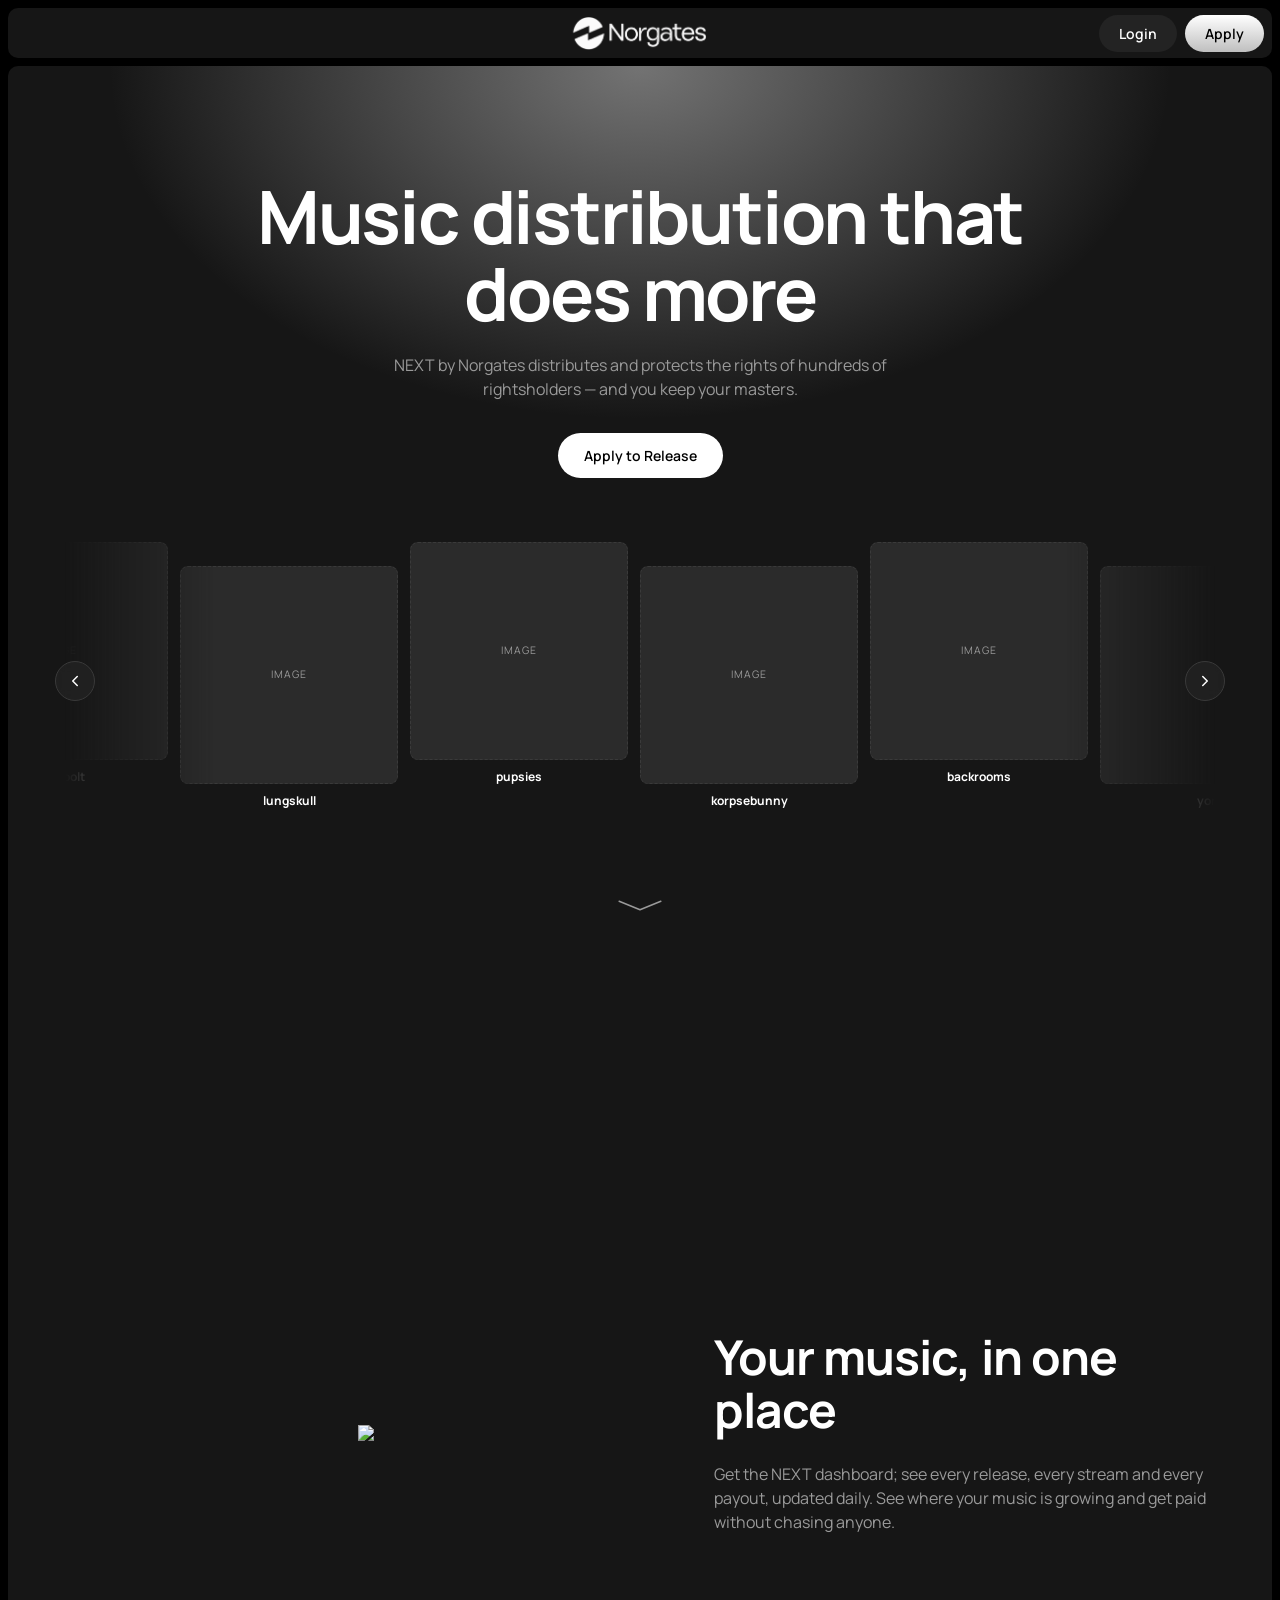
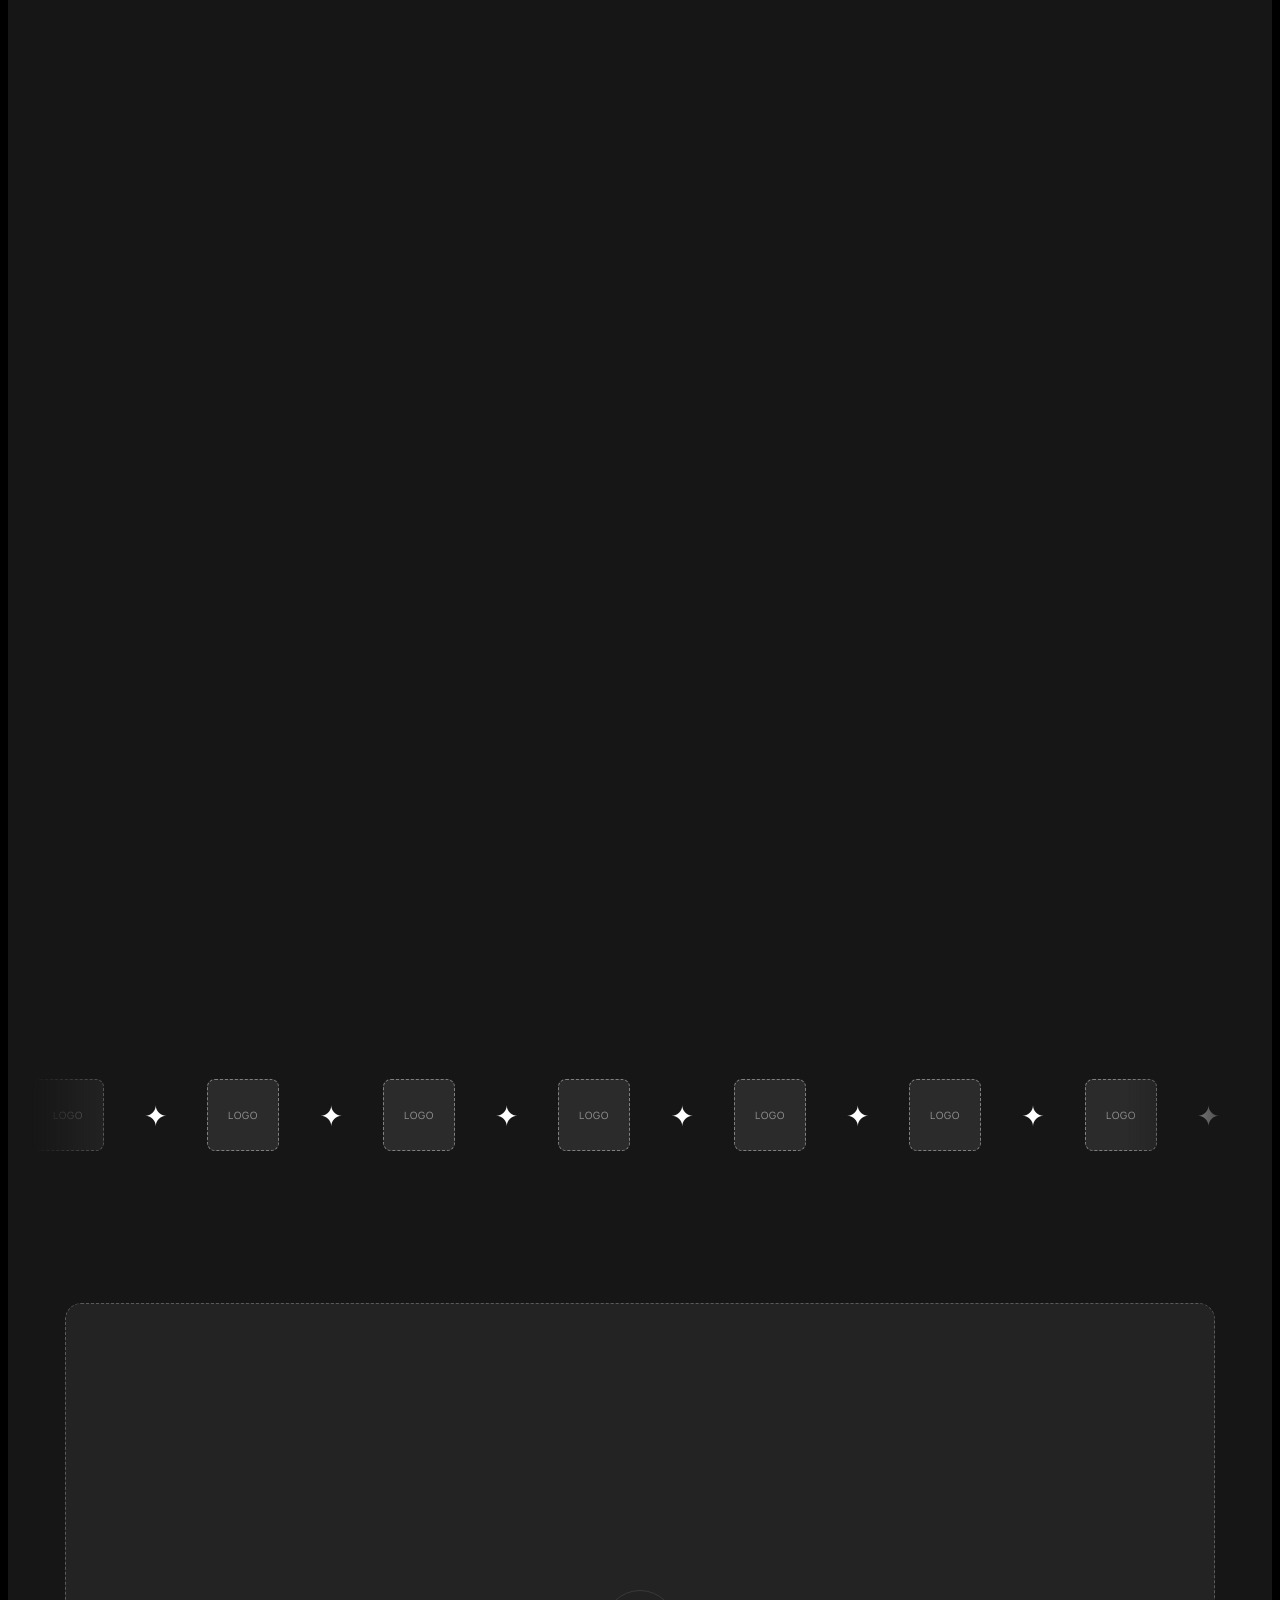
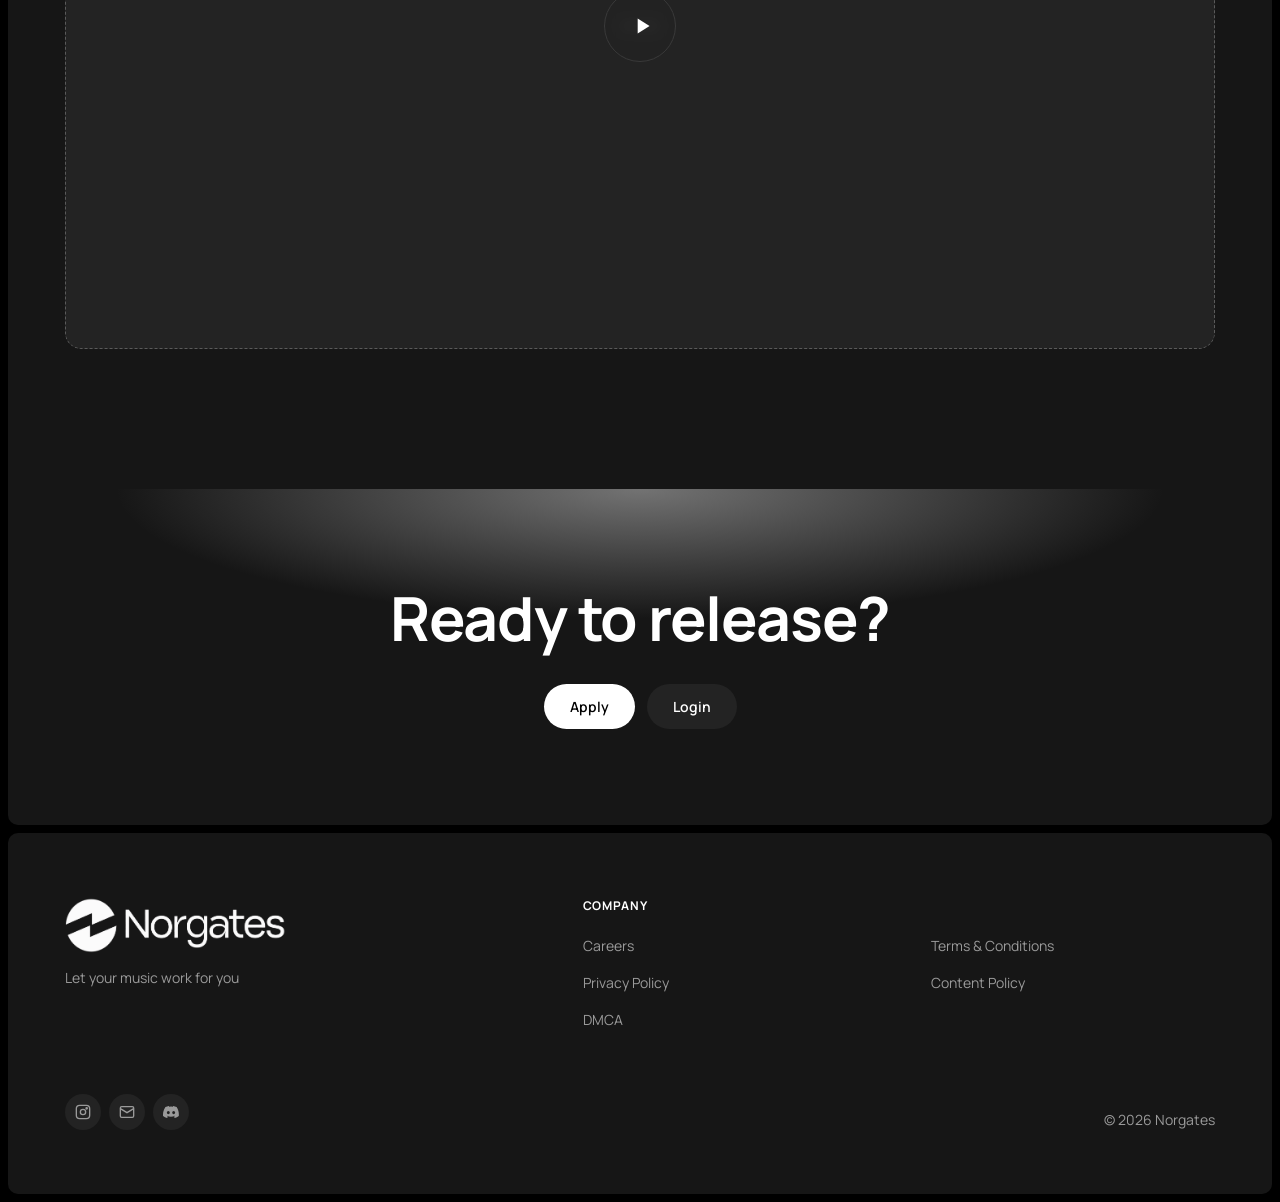
==== index.html @ 5b9a0384 "New layout" ====
<!doctype html>
<html lang="en">
  <head>
    <meta charset="utf-8" />
    <meta name="viewport" content="width=device-width, initial-scale=1" />

    <!-- ============ SEO: edit these ============ -->
    <title>Norgates Distribution</title>
    <meta
      name="description"
      content="Norgates is Europe's leading independent record label and distributor for independent artists. Release worldwide on every streaming platform, get transparent royalties and keep 100% of your masters."
    />
    <meta
      name="keywords"
      content="Norgates, indie label, music distribution, music distro, independent label, record label, distribute music"
    />
    <meta name="author" content="Norgates Distribution" />
    <meta name="robots" content="index, follow, max-image-preview:large" />
    <meta name="theme-color" content="#000000" />
    <link rel="icon" href="images/favicon.png" type="image/png" />

    <!-- Uncomment and set once the site is online, so search engines know the official address.
    <link rel="canonical" href="https://www.your-domain.com/" />
    -->

    <!-- Social sharing cards (Facebook, X, Discord, Slack...) -->
    <meta property="og:type" content="website" />
    <meta property="og:site_name" content="Norgates Distribution" />
    <meta property="og:title" content="Norgates Distribution" />
    <meta property="og:description" content="Release, distribute and protect your music globally." />
    <meta property="og:locale" content="en_US" />
    <meta name="twitter:card" content="summary_large_image" />
    <meta name="twitter:title" content="Norgates Distribution" />
    <meta name="twitter:description" content="Release, distribute and protect your music globally." />

    <!-- Structured data for search engines -->
    <script type="application/ld+json">
      {
        "@context": "https://schema.org",
        "@graph": [
          {
            "@type": "Organization",
            "@id": "#org",
            "name": "Norgates",
            "description": "Independent record label for bedroom producers, scene kids and outsiders.",
            "sameAs": []
          },
          { "@type": "WebSite", "name": "Norgates", "publisher": { "@id": "#org" } },
          { "@type": "MusicGroup", "name": "Norgates", "genre": "Independent" }
        ]
      }
    </script>

    <link rel="preconnect" href="https://fonts.googleapis.com" />
    <link rel="preconnect" href="https://fonts.gstatic.com" crossorigin />
    <link
      href="https://fonts.googleapis.com/css2?family=Manrope:wght@400;600;700;800&display=swap"
      rel="stylesheet"
    />
    <link rel="stylesheet" href="style.css" />
  <script>try{history.scrollRestoration='manual'}catch(e){}</script>
  </head>


  <body>
    <!-- ================= TOP BAR ================= -->
    <header class="topbar">
      <a href="#" class="topbar-logo">
        <img src="images/logo.png" alt="Norgates" />
      </a>
      <div class="topbar-buttons">
        <a class="btn btn-dark" id="loginTop" href="#" target="_blank" rel="noopener">Login</a>
        <a class="btn btn-soft" id="applyTop" href="#" target="_blank" rel="noopener">Apply</a>
      </div>
    </header>

    <main class="panel">
      <!-- ================= HERO ================= -->
      <section class="hero glow">
        <h1>Music distribution that does more</h1>
        <p class="lead">
          NEXT by Norgates distributes and protects the rights of hundreds of rightsholders — and
          you keep your masters.
        </p>
        <a class="btn btn-white btn-lg" id="applyHero" href="#" target="_blank" rel="noopener">
          Apply to Release
        </a>

        <!-- Artist row: arrows scroll forever, both ways -->
        <div class="artists-wrap">
          <button type="button" class="scroller prev" id="artistPrev" aria-label="Previous artists">
            <svg viewBox="0 0 24 24" fill="none" stroke="currentColor" stroke-width="2" stroke-linecap="round" stroke-linejoin="round">
              <path d="m15 18-6-6 6-6" />
            </svg>
          </button>
          <div class="artists" id="artists">
            <div class="artists-track" id="artistTrack"></div>
          </div>
          <button type="button" class="scroller next" id="artistNext" aria-label="Next artists">
            <svg viewBox="0 0 24 24" fill="none" stroke="currentColor" stroke-width="2" stroke-linecap="round" stroke-linejoin="round">
              <path d="m9 18 6-6-6-6" />
            </svg>
          </button>
        </div>

        <!-- Animated "scroll down" arrow: fades out once you start scrolling -->
        <a class="scroll-cue" href="#story" aria-label="Scroll down">
          <svg viewBox="0 0 48 14" fill="none" stroke="currentColor" stroke-width="1.5" stroke-linecap="round" stroke-linejoin="round">
            <path d="M4 3 24 11 44 3" />

          </svg>
        </a>
      </section>

      <!-- ================= SIDE SCROLLER ================= -->
      <section class="story" id="story">
        <div class="story-sticky">
          <!-- LEFT: pictures -->
          <div class="story-visual" id="storyVisual">
            <div class="story-pane active intro" id="dashboardPane">
              <img src="https://www.datocms-assets.com/116987/1750176898-seamless-data.png">
            </div>
          </div>

          <!-- RIGHT: text -->
          <div class="story-text" id="storyText">
            <div class="story-pane active intro">
              <h2>Your music, in one place</h2>
              <p class="muted">
                Get the NEXT dashboard; see every release, every stream and every payout, updated
                daily. See where your music is growing and get paid without chasing anyone.
              </p>
            </div>
            <!-- "Why Norgates" steps are added here from content.js -->

            <div class="story-progress" id="storyProgress" aria-hidden="true">
              <div class="story-bar" id="storyBar"></div>
            </div>
          </div>
        </div>
      </section>

      <!-- ================= PLATFORM STRIP ================= -->
      <section class="platforms">
        <div class="marquee-wrap">
          <div class="marquee" id="marquee"></div>
        </div>
      </section>

      <!-- ================= VIDEO ================= -->
      <section class="video" id="video"></section>

      <!-- ================= CALL TO ACTION ================= -->
      <section class="cta glow">
        <h2 class="big">Ready to release?</h2>
        <div class="row">
          <a class="btn btn-white btn-lg" id="applyCta" href="#" target="_blank" rel="noopener">Apply</a>
          <a class="btn btn-dark btn-lg" id="loginCta" href="#" target="_blank" rel="noopener">Login</a>
        </div>
      </section>
    </main>

    <!-- ================= FOOTER ================= -->
    <footer class="panel footer">
      <div class="footer-top">
        <div>
          <img class="footer-logo" src="images/logo.png" alt="Norgates" />
          <p class="muted small">Let your music work for you</p>
        </div>
        <div class="footer-links">
          <p class="label">Company</p>
          <ul id="footerLinks"></ul>
        </div>
      </div>
      <div class="footer-bottom">
        <div class="socials" id="socials"></div>
        <p class="muted small">© 2026 Norgates</p>
      </div>
    </footer>

    <script src="content.js"></script>
    <script src="script.js"></script>
  </body>
</html>
---- style.css ----
/* =====================================================
   NORGATES — STYLES
   Colours and sizes live at the top. Layout follows,
   section by section, in the same order as the page.
   ===================================================== */

/* =====================================================
   EASY SETTINGS — change colours and sizes here
   ===================================================== */
:root {
  --bg: #000000;          /* page background */
  --panel: #161616;       /* big rounded panels */
  --card: #232323;        /* cards & dark buttons */
  --muted: #2b2b2b;       /* placeholder boxes */
  --text: #ffffff;
  --text-muted: #9a9a9a;
  --border: #3a3a3a;
  --accent: #6d3df5;      /* purple buttons */
  --glow: #bfbfbf;        /* gray-white glow */
  --star: #f2e14c;        /* yellow stars */

  --logo-height: 34px;        /* top bar logo size */
  --footer-logo-height: 56px; /* footer logo size */
  --font: "Manrope", system-ui, sans-serif;
}

/* ---------- Base ---------- */
* { box-sizing: border-box; margin: 0; }
html { scroll-behavior: smooth; }
body { background: var(--bg); color: var(--text); font-family: var(--font); padding: 8px; line-height: 1.5; }
img { display: block; max-width: 100%; }
a { color: inherit; text-decoration: none; }
h1 { font-size: clamp(2.8rem, 7vw, 4.6rem); line-height: 1.05; letter-spacing: -0.03em; max-width: 900px; margin: 0 auto; }
h2 { font-size: clamp(2rem, 4vw, 3rem); letter-spacing: -0.02em; line-height: 1.1; }
h2.big { font-size: clamp(2.4rem, 5.5vw, 3.8rem); }
.lead { color: var(--text-muted); max-width: 560px; margin: 20px auto 0; }
.muted { color: var(--text-muted); margin-top: 14px; max-width: 760px; }
.small { font-size: .875rem; }
.label { font-size: .75rem; font-weight: 700; text-transform: uppercase; letter-spacing: .08em; }

/* ---------- Top bar ---------- */
.topbar { position: sticky; top: 8px; z-index: 20; height: 50px; display: flex; align-items: center; justify-content: flex-end; padding: 0 8px; background: var(--panel); border-radius: 10px; }
.topbar-logo { position: absolute; left: 50%; transform: translateX(-50%); }
.topbar-logo img { height: var(--logo-height); width: auto; }
.topbar-buttons { display: flex; gap: 8px; }

/* ---------- Buttons ---------- */
.btn { display: inline-flex; align-items: center; justify-content: center; gap: 6px; border: 0; cursor: pointer; font: 600 .875rem var(--font); padding: 9px 20px; border-radius: 999px; color: var(--text); }
.btn-lg { padding: 13px 26px; }
.btn-dark { background: var(--card); }
.btn-white { background: var(--text); color: var(--bg); }
.btn-soft { background: linear-gradient(180deg, var(--text), var(--glow)); color: var(--bg); }
.btn-accent { background: var(--accent); color: var(--text); }
.row { display: flex; gap: 12px; justify-content: center; margin-top: 32px; }

/* ---------- Layout ---------- */
.panel { background: var(--panel); border-radius: 10px; margin-top: 8px; overflow: clip; }
section { padding: 64px 24px; }
.glow { background: radial-gradient(ellipse 60% 55% at 50% 0%, color-mix(in srgb, var(--glow) 55%, transparent), transparent 70%); }
.hero { text-align: center; padding: 112px 24px 64px; }
.hero .btn { margin-top: 32px; }
.cta { text-align: center; margin: 0 8px 8px; border-radius: 14px; padding: 96px 24px; }

/* ---------- Placeholders (shown while an image is empty or missing) ---------- */
.placeholder { display: grid; place-items: center; border: 1px dashed var(--border); background: var(--muted); color: var(--text-muted); font-size: .65rem; letter-spacing: .1em; border-radius: 8px; }

/* ---------- Artists (endless, clickable) ---------- */
.artists-wrap { position: relative; max-width: 1150px; margin: 64px auto 0; }
.artists { overflow: hidden; padding-bottom: 6px; mask-image: linear-gradient(90deg, transparent, #000 13%, #000 87%, transparent); -webkit-mask-image: linear-gradient(90deg, transparent, #000 13%, #000 87%, transparent); }
.artists-track { display: flex; gap: 12px; will-change: transform; }
.copy { display: contents; }
/* four whole cards show at a time; the next one peeks, faded, on each side */
.artist { flex: 0 0 calc(100% / 5 - 12px); }
.artist:nth-child(even) { margin-top: 24px; }
.artist .cover { aspect-ratio: 1; width: 100%; object-fit: cover; border-radius: 8px; }
.artist p { font-size: .75rem; font-weight: 700; padding: 8px 2px 4px; }
@media (max-width: 980px) { .artist { flex-basis: calc(100% / 4 - 12px); } }
@media (max-width: 620px) { .artist { flex-basis: calc(100% / 3 - 12px); } }

.scroller { position: absolute; top: 50%; transform: translateY(-50%); z-index: 3; width: 40px; height: 40px; display: grid; place-items: center; border-radius: 50%; border: 1px solid var(--border); background: color-mix(in srgb, var(--card) 82%, transparent); backdrop-filter: blur(6px); color: var(--text); cursor: pointer;
  transition: transform .45s cubic-bezier(.22,1,.36,1), background-color .45s, opacity .45s; }
.scroller:hover { background: var(--muted); transform: translateY(-50%) scale(1.08); }
.scroller:active { transform: translateY(-50%) scale(.92); transition-duration: .15s; }
.scroller svg { width: 18px; height: 18px; }
.scroller.prev { left: -10px; }
.scroller.next { right: -10px; }

/* ---------- "Scroll down" cue: wide white arrow ---------- */
.scroll-cue { position: relative; z-index: 2; display: inline-flex; align-items: center; justify-content: center; margin-top: 78px; color: var(--text-muted); transition: opacity .5s ease; }
.scroll-cue svg { width: 50px; height: 15px; animation: cue-drop 1.9s cubic-bezier(.22,1,.36,1) infinite; }
@keyframes cue-drop { 0% { transform: translateY(-4px); opacity: .35; } 55% { transform: translateY(6px); opacity: .85; } 100% { transform: translateY(-4px); opacity: .35; } }

html.scrolled .scroll-cue { opacity: 0; pointer-events: none; }

/* ---------- Platform marquee ---------- */
.marquee-wrap { margin-top: 48px; overflow: hidden; mask-image: linear-gradient(90deg, transparent, #000 10%, #000 90%, transparent); }
.marquee { display: flex; width: max-content; animation: scroll 270s linear infinite; will-change: transform; }
.marquee .group { display: flex; align-items: center; gap: 40px; padding-right: 40px; }
.marquee .logo { height: 44px; width: auto; min-width: 44px; object-fit: contain; }
.marquee .placeholder.logo { width: 44px; border-color: rgba(255,255,255,.4); font-size: 8px; }
.star { font-size: 1.25rem; line-height: 1; }
@keyframes scroll { from { transform: translate3d(0,0,0); } to { transform: translate3d(-50%,0,0); } }

/* the strip that sits above the video */
.platforms { padding: 56px 24px 92px; }

.platforms .marquee-wrap { margin-top: 0; }
.platforms .marquee .logo { height: 72px; min-width: 72px; }
.platforms .placeholder.logo { width: 72px; font-size: 10px; }
.platforms .star { font-size: 1.75rem; }

/* ---------- Footer ---------- */
.footer { padding: 64px 24px; }
.footer-top, .footer-bottom { max-width: 1150px; margin: 0 auto; display: flex; justify-content: space-between; gap: 48px; flex-wrap: wrap; }
.footer-bottom { margin-top: 64px; align-items: center; }
.footer-logo { height: var(--footer-logo-height); width: auto; }
.footer-links { width: 55%; min-width: 260px; }
.footer-links ul { list-style: none; padding: 0; margin-top: 20px; display: grid; grid-template-columns: 1fr 1fr; gap: 16px 64px; font-size: .875rem; }
.footer-links a { color: var(--text-muted); transition: color .45s; }
.footer-links a:hover { color: var(--text); }
.socials { display: flex; gap: 8px; }
.socials a { width: 36px; height: 36px; display: grid; place-items: center; border-radius: 50%; background: var(--card); color: var(--text-muted); transition: color .45s, transform .45s cubic-bezier(.22,1,.36,1); }
.socials a:hover { color: var(--text); transform: translateY(-2px); }
.socials svg { width: 16px; height: 16px; }

/* ---------- Scroll reveal ---------- */
.reveal { opacity: 0; transform: translateY(28px); transition: opacity .9s cubic-bezier(.22,1,.36,1), transform .9s cubic-bezier(.22,1,.36,1); }
.reveal.is-visible { opacity: 1; transform: none; }

/* ---------- Mobile top bar ---------- */
@media (max-width: 768px) {
  .topbar { display: flex; align-items: center; justify-content: space-between; }
  .topbar-logo { margin-left: 0; margin-right: auto; position: static; transform: none; }
  .topbar-buttons { margin-left: auto; }
}

/* ---------- Side scroller: picture left, text right ---------- */
.story { position: relative; padding: 0 24px; }
.story-sticky { position: sticky; top: 0; height: 100vh; display: grid; grid-template-columns: 1.2fr 1fr; gap: 48px; align-items: center; max-width: 1150px; margin: 0 auto; }
.story-visual, .story-text { position: relative; height: 60vh; }
.story-pane { position: absolute; inset: 0; display: flex; flex-direction: column; justify-content: center; opacity: 0; transform: translateY(30px); pointer-events: none; transition: opacity .7s cubic-bezier(.22,1,.36,1), transform .7s cubic-bezier(.22,1,.36,1); }
.story-pane.active { opacity: 1; transform: none; pointer-events: auto; }
.story-visual .story-pane { background: none; border-radius: 16px; align-items: center; }
.story-text h2 { margin-bottom: 12px; }
@media (max-width: 760px) { .story-sticky { grid-template-columns: 1fr; gap: 16px; align-content: center; } .story-visual { height: 38vh; } .story-text { height: 30vh; } }

/* the picture fills its side; any size or shape fits without cropping */
.story-img { width: 100%; height: 100%; object-fit: contain; border-radius: 16px; }
.placeholder.story-img { background: var(--card); }

/* first step animates in as soon as the page opens */
.story-pane.intro { animation: pane-in .9s cubic-bezier(.22,1,.36,1) backwards; }
@keyframes pane-in { from { opacity: 0; transform: translateY(30px); } to { opacity: 1; transform: none; } }

/* progress: one segment per step, fills in as you scroll */
.story-progress { position: absolute; bottom: 0; left: 0; right: 0; display: flex; align-items: center; }
.story-bar { flex: 1; display: flex; gap: 6px; }
.story-bar span { flex: 1; height: 4px; border-radius: 2px; background: var(--muted); position: relative; overflow: hidden; }
.story-bar span::after { content: ""; position: absolute; inset: 0; background: var(--text); transform: scaleX(0); transform-origin: left; transition: transform .6s cubic-bezier(.22,1,.36,1); }
.story-bar span.done::after, .story-bar span.on::after { transform: scaleX(1); }

/* ---------- Video (under the side scroller) ---------- */
.video { padding: 60px 24px 140px; }


.video-frame { position: relative; display: block; max-width: 1150px; margin: 0 auto; border-radius: 16px; overflow: hidden; }
.video-img { width: 100%; aspect-ratio: 16 / 9; object-fit: cover; border-radius: 16px; }
.placeholder.video-img { background: var(--card); border-color: rgba(255,255,255,.25); font-size: .7rem; }
.video-play { position: absolute; top: 50%; left: 50%; transform: translate(-50%,-50%); width: 72px; height: 72px; display: grid; place-items: center; border-radius: 50%; background: color-mix(in srgb, var(--card) 78%, transparent); backdrop-filter: blur(6px); border: 1px solid var(--border); color: var(--text); pointer-events: none;
  transition: transform .45s cubic-bezier(.22,1,.36,1), background-color .45s; }
.video-play svg { width: 26px; height: 26px; margin-left: 3px; }
.video-frame:hover .video-play { transform: translate(-50%,-50%) scale(1.08); background: var(--muted); }

/* ---------- Accessibility: honour the system "less motion" setting ---------- */
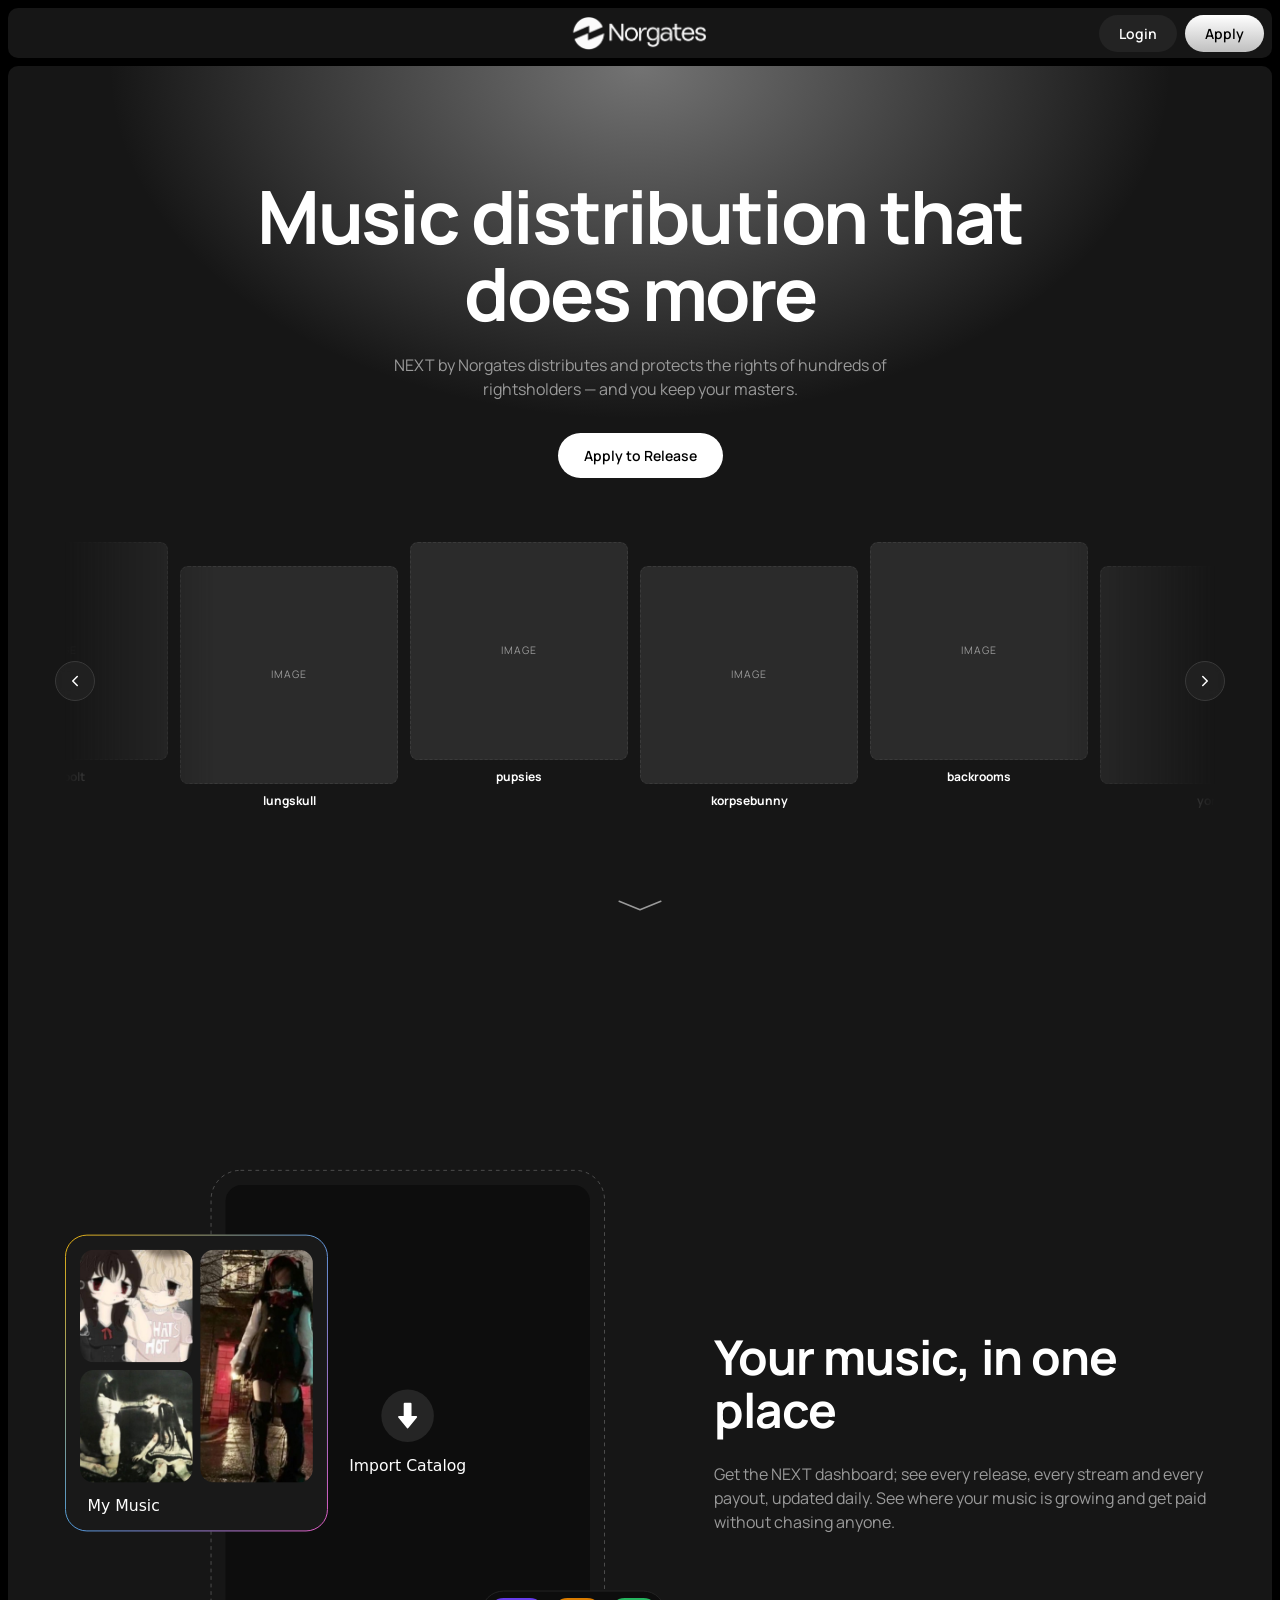
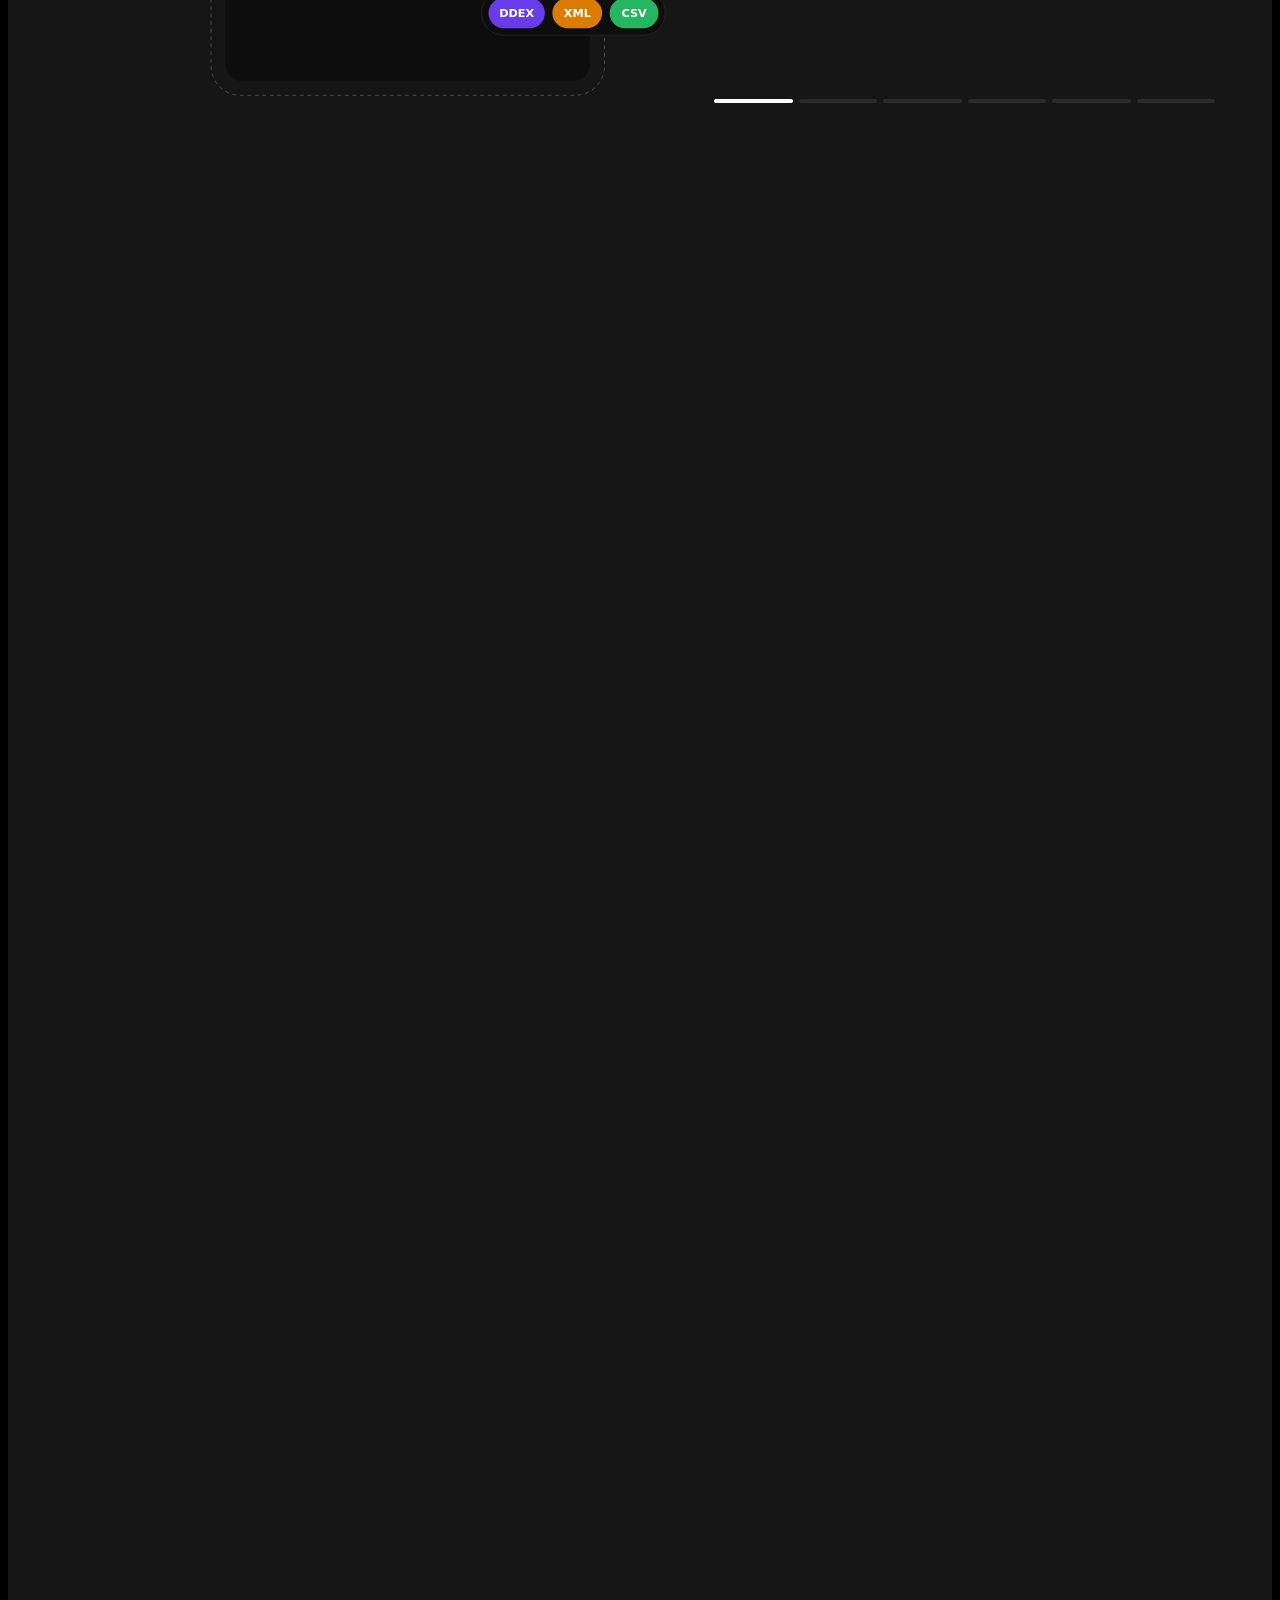
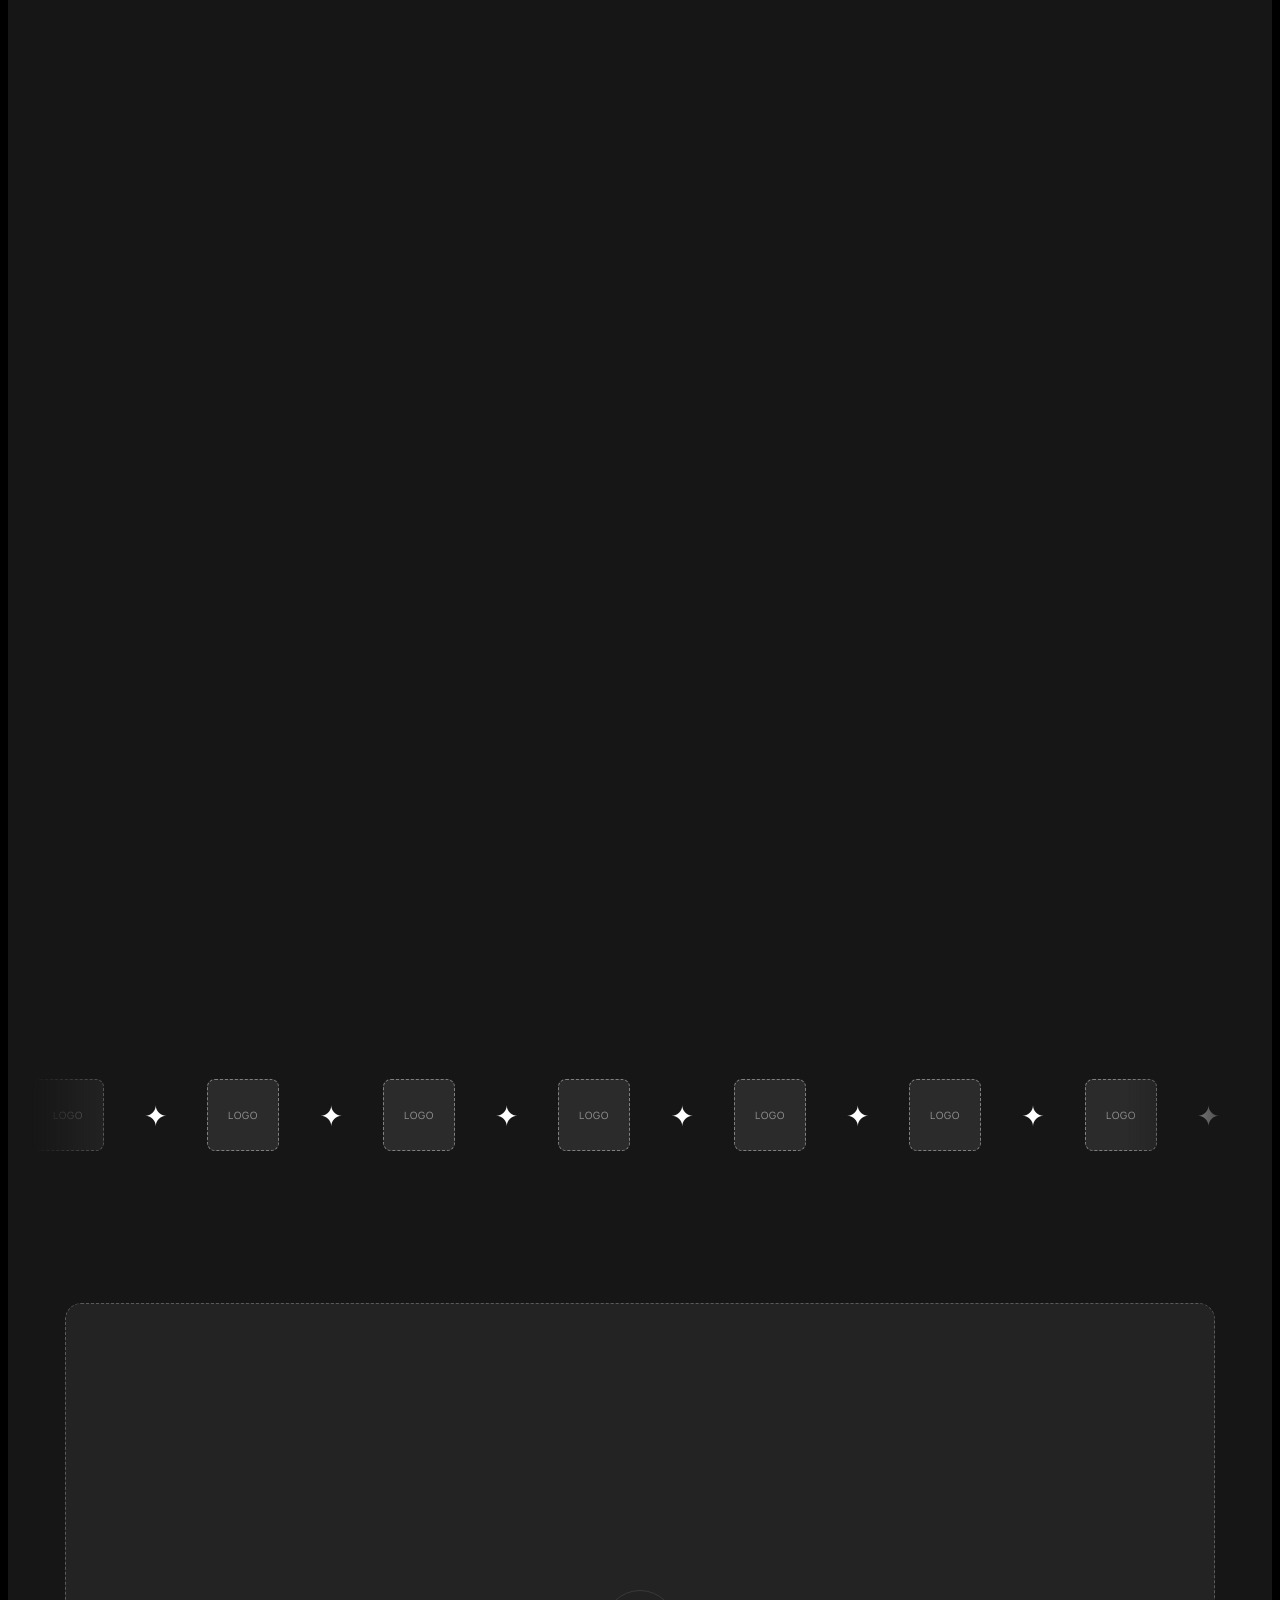
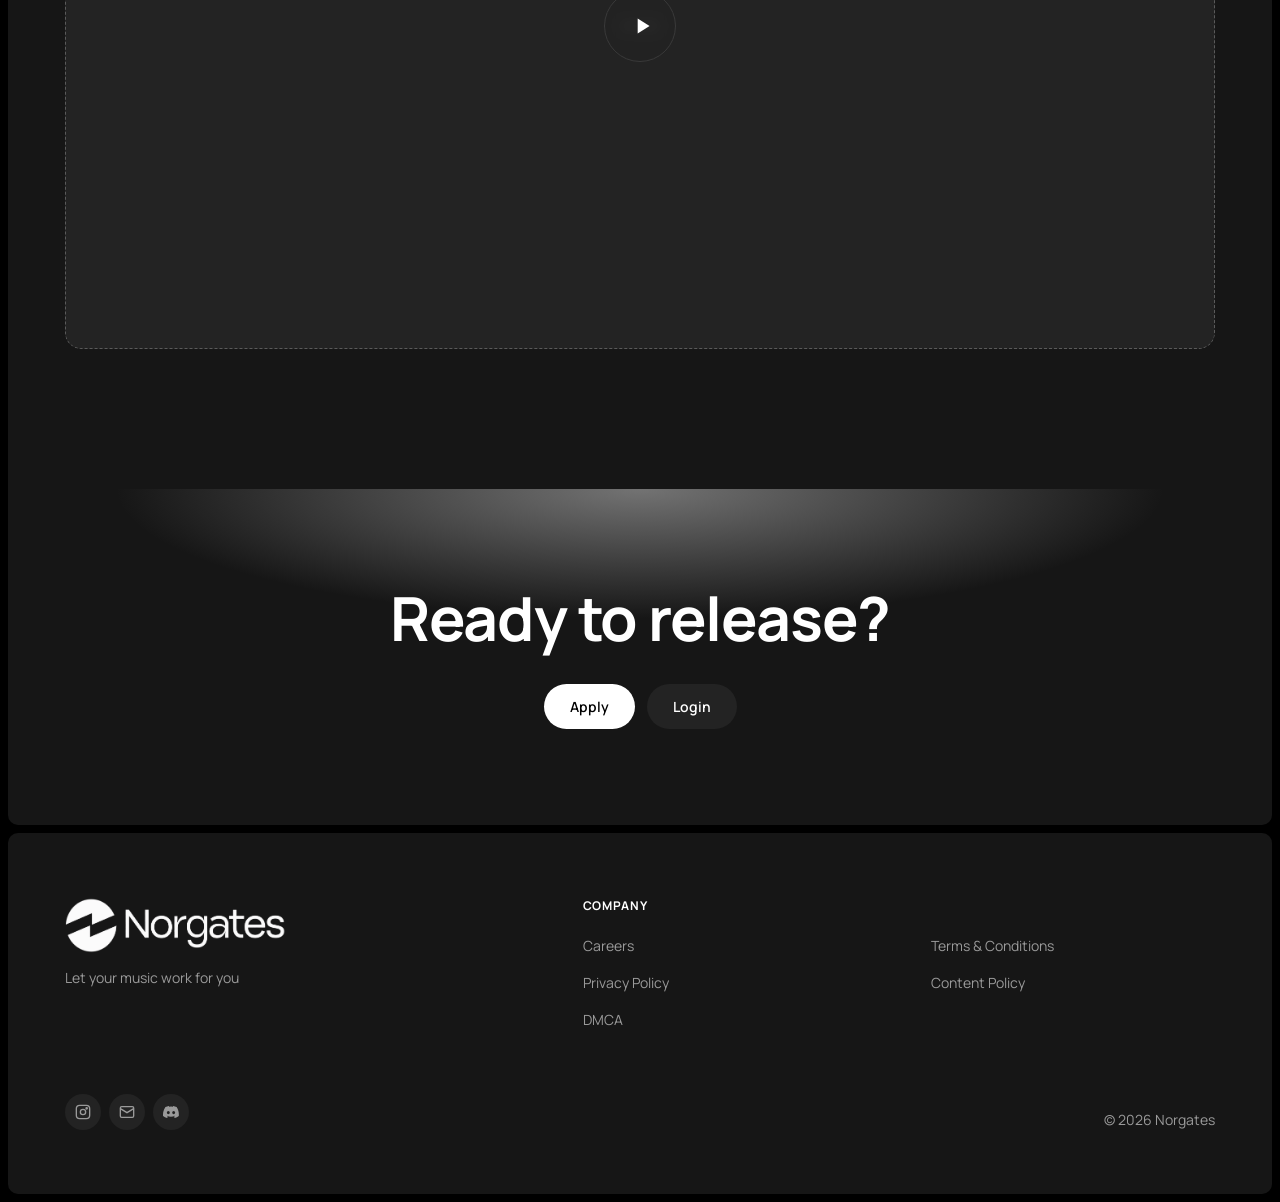
==== commit d608f9c6: "Changed source images" ====
--- a/index.html
+++ b/index.html
@@ -118,7 +118,7 @@
           <!-- LEFT: pictures -->
           <div class="story-visual" id="storyVisual">
             <div class="story-pane active intro" id="dashboardPane">
-              <img src="https://www.datocms-assets.com/116987/1750176898-seamless-data.png">
+              <img src="images/catalog.svg">
             </div>
           </div>
 
@@ -180,5 +180,11 @@
 
     <script src="content.js"></script>
     <script src="script.js"></script>
+    
+    <!-- Vercel Web Analytics -->
+    <script>
+      window.va = window.va || function () { (window.vaq = window.vaq || []).push(arguments); };
+    </script>
+    <script defer src="/_vercel/insights/script.js"></script>
   </body>
 </html>
